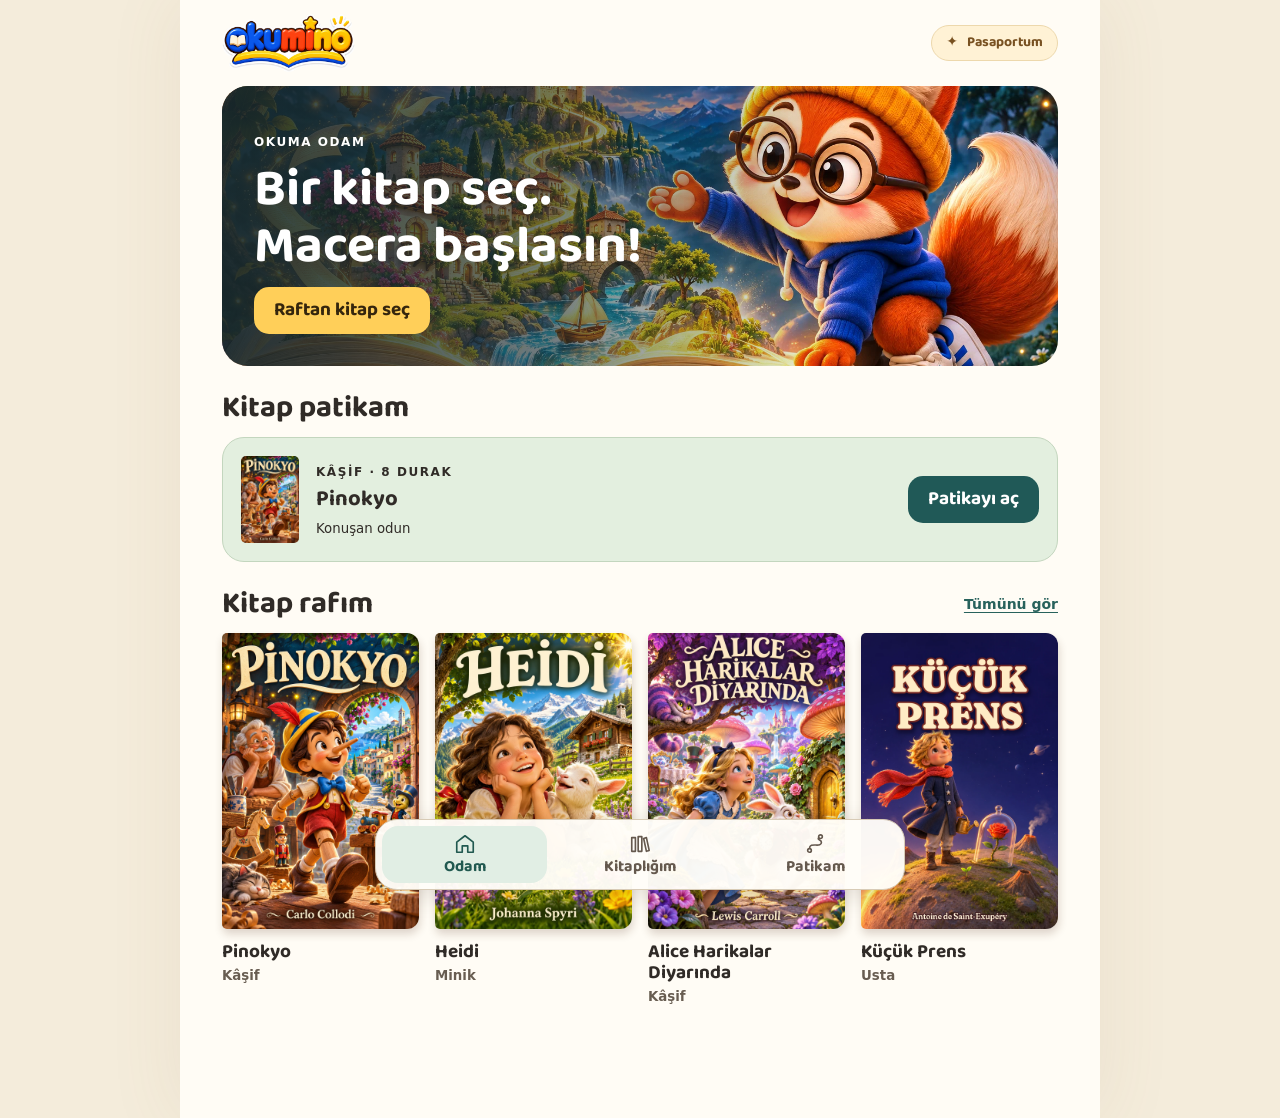
==== index.html @ 267054ff "Okumino mobil okuma odası ve ekran araştırması" ====
<!doctype html>
<html lang="tr"><head><meta charset="utf-8"><meta name="viewport" content="width=device-width, initial-scale=1, viewport-fit=cover"><meta name="theme-color" content="#fcf8ef"><title>Okumino · Okuma Odam</title><link rel="icon" href="assets/okumino_ikon.png"><link rel="stylesheet" href="style.css"><script defer src="app.js"></script></head>
<body><div class="shell"><header><a href="#oda" aria-label="Okumino ana sayfa"><img src="assets/okumino_logo.webp" alt="Okumino"></a><a class="passport" href="#pasaport">✦ &nbsp; Pasaportum</a></header><main id="screen" tabindex="-1"></main><nav aria-label="Ana menü"></nav></div></body></html>
---- style.css ----
@font-face{font-family:Baloo;src:url(assets/Baloo2.ttf)}*{box-sizing:border-box}body{margin:0;background:#f4ecdb;color:#302b27;font:16px/1.5 system-ui,sans-serif}.shell{max-width:920px;min-height:100dvh;margin:auto;background:#fffcf5;padding:0 clamp(16px,4vw,42px) 110px;box-shadow:0 0 70px #90714e18}header,nav,.row,.filters,.actions{display:flex;align-items:center;gap:10px}header,.row{justify-content:space-between}header{height:86px}header img{display:block;width:133px}.passport,.link,button,a{font:inherit;font-weight:700;color:inherit}.passport{padding:9px 14px;background:#fff2d5;border:1px solid #edd8ac;border-radius:24px;color:#785121;font-size:14px}a{text-decoration:none}button{cursor:pointer}h1,h2,h3,.cta,.passport,nav a{font-family:Baloo,system-ui;line-height:1.1}h1{font-size:clamp(34px,6vw,52px);margin:8px 0 12px}h2{font-size:30px;margin:0}h3{font-size:22px;margin:8px 0}p{margin:6px 0 16px}.hero{position:relative;isolation:isolate;overflow:hidden;border-radius:26px;background:#243339 url(assets/storybook.webp) center 44%/cover;color:white;min-height:280px;display:flex;align-items:end;padding:32px}.hero:before{content:'';position:absolute;inset:0;background:linear-gradient(90deg,#18292deb 0%,#18292d99 40%,transparent 75%);z-index:-1}.hero h1{max-width:9em}.hero small,.eyebrow{font-size:12px;letter-spacing:.13em;font-weight:800;text-transform:uppercase}.cta{display:inline-flex;align-items:center;justify-content:center;padding:13px 20px;background:#ffcf59;color:#35260d;border:0;border-radius:15px;font-size:19px;min-height:46px}.primary{background:#205957;color:white}.row{margin:26px 0 12px}.link{font-size:14px;color:#28625c;text-decoration:underline;text-underline-offset:3px}.shelf{display:grid;grid-template-columns:repeat(4,minmax(0,1fr));gap:16px}.book img{width:100%;aspect-ratio:2/3;object-fit:cover;border-radius:5px 12px 12px 5px;box-shadow:1px 5px 9px #54341d33}.book{min-width:0}.book b{display:block;font:700 19px/1.12 Baloo;margin-top:6px}.book small,.muted{color:#685d51}.pathcard{display:flex;align-items:center;gap:17px;background:#e3efdf;border:1px solid #c3d6be;border-radius:22px;padding:18px}.pathcard img{width:58px;border-radius:5px}.pathcard h3{margin:4px 0}.pathcard .cta{margin-left:auto}.filters{flex-wrap:wrap;margin:16px 0 22px}button,.chip,.back{border:1px solid #ded4c1;background:#fffdf8;border-radius:16px;padding:10px 15px}.active,.chip[aria-pressed=true]{background:#205957;color:white}.back{display:inline-block;font-size:14px;margin-bottom:15px}.detail{display:flex;gap:24px;align-items:center;background:#f4e9d5;padding:24px;border-radius:22px}.detail img{width:29%;max-width:164px;border-radius:7px}.detail h1{font-size:clamp(30px,5vw,44px)}.map{margin:20px 0;padding:18px;background:radial-gradient(ellipse at top right,#d8ecda,transparent 65%),#f6f1df;border-radius:22px}.stop{display:flex;position:relative;align-items:center;gap:15px;padding:15px;color:#345346}.stop+.stop:before{content:'';position:absolute;left:37px;height:35px;top:-16px;border-left:3px dashed #93a991}.num{z-index:1;display:grid;place-items:center;width:48px;height:48px;border:3px solid white;border-radius:50%;background:#337663;color:white;font:bold 22px Baloo}.locked .num{background:#837f73}.stop small,.stop b{display:block}.panel{max-width:620px;margin:16px auto;padding:22px;border:1px solid #e4d9c6;border-radius:22px;background:white}.scene{width:100%;max-height:280px;object-fit:cover;border-radius:14px}.panel p{font-size:18px}.options{display:grid;gap:9px}.options button{text-align:left}.status{font-weight:700;color:#24574c}.track{height:7px;background:#e5dece;border-radius:6px;overflow:hidden;margin:10px 0 18px}.track i{display:block;height:100%;background:#388170}nav{position:fixed;z-index:2;bottom:10px;left:50%;transform:translateX(-50%);width:min(calc(100% - 24px),530px);padding:6px;background:#fffdf8f7;border:1px solid #d8cbb6;border-radius:22px;box-shadow:0 5px 25px #44322026;justify-content:space-around}nav a{flex:1;text-align:center;font-size:16px;padding:7px 3px;border-radius:16px;color:#65594e}nav a[aria-current=page]{background:#e1eee4;color:#215950}nav svg{display:block;margin:0 auto 3px;width:22px;height:22px}.stamp{font:700 21px Baloo;color:#2d6856;border:2px dashed #67967b;border-radius:20px;padding:12px;margin:10px 0}.actions{flex-wrap:wrap}main:focus{outline:none}:focus-visible{outline:3px solid #245da4;outline-offset:3px}
@media(max-width:600px){header{height:68px}header img{width:108px}.hero{min-height:225px;padding:21px;background-position:60% center}.hero:before{background:linear-gradient(90deg,#18292dc9,transparent 85%),linear-gradient(0deg,#18292d85,transparent 60%)}.hero h1{max-width:6em}.shelf{gap:12px;grid-template-columns:repeat(2,minmax(0,1fr))}.preview{display:flex;overflow-x:auto;padding:0 1px 10px;scroll-snap-type:x proximity}.preview .book{flex:0 0 31%;scroll-snap-align:start}.book b{font-size:17px}.pathcard{padding:12px;gap:10px}.pathcard .cta{font-size:16px;padding:10px}.detail{padding:15px;gap:14px}.detail p{font-size:15px}.row{margin:20px 0 10px}h2{font-size:26px}nav{bottom:max(6px,env(safe-area-inset-bottom))}.panel{padding:16px}.eyebrow{font-size:11px}}
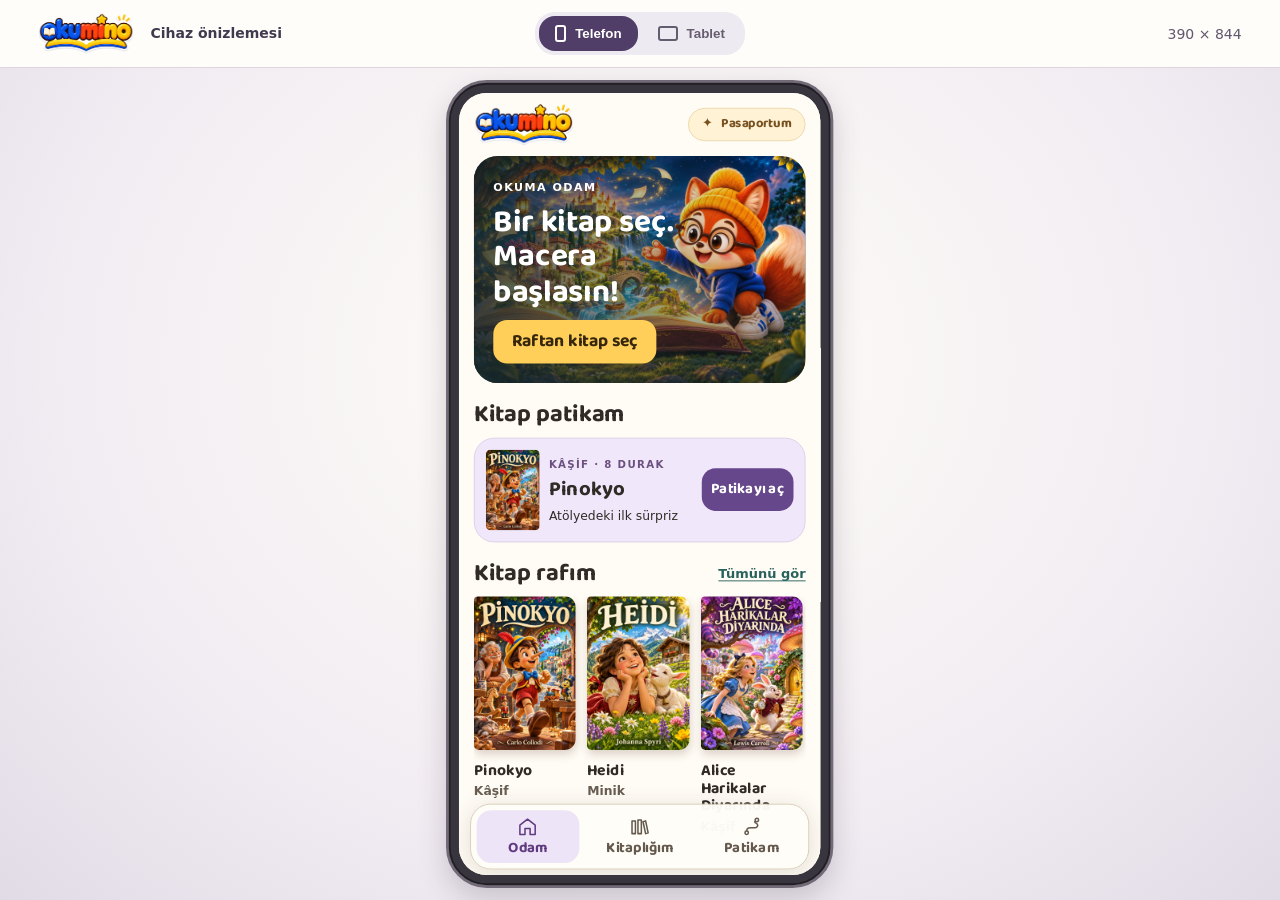
==== commit 5d43f043: "Telefon ve tablet önizlemesine altı etkinlikli Pinokyo atölyesini bağla" ====
--- a/index.html
+++ b/index.html
@@ -1,3 +1,5 @@
 <!doctype html>
-<html lang="tr"><head><meta charset="utf-8"><meta name="viewport" content="width=device-width, initial-scale=1, viewport-fit=cover"><meta name="theme-color" content="#fcf8ef"><title>Okumino · Okuma Odam</title><link rel="icon" href="assets/okumino_ikon.png"><link rel="stylesheet" href="style.css"><script defer src="app.js"></script></head>
-<body><div class="shell"><header><a href="#oda" aria-label="Okumino ana sayfa"><img src="assets/okumino_logo.webp" alt="Okumino"></a><a class="passport" href="#pasaport">✦ &nbsp; Pasaportum</a></header><main id="screen" tabindex="-1"></main><nav aria-label="Ana menü"></nav></div></body></html>
+<html lang="tr"><head><meta charset="utf-8"><meta name="viewport" content="width=device-width, initial-scale=1"><title>Okumino · Cihaz önizlemesi</title><link rel="icon" href="assets/okumino_ikon.png"><link rel="stylesheet" href="cihaz.css"><script defer src="cihaz.js"></script></head>
+<body><header><div class="brand"><img src="assets/okumino_logo.webp" alt="Okumino"><span>Cihaz önizlemesi</span></div>
+<div class="switch" role="group" aria-label="Önizleme cihazı"><button data-device="telefon" aria-pressed="true"><i></i>Telefon</button><button data-device="tablet" aria-pressed="false"><i></i>Tablet</button></div><output aria-live="polite">390 × 844</output></header>
+<main><div class="stage"><div class="device"><iframe title="Okumino uygulaması" allow="microphone; fullscreen" allowfullscreen></iframe></div></div></main></body></html>
--- a/cihaz.css
+++ b/cihaz.css
@@ -0,0 +1 @@
+*{box-sizing:border-box}html,body{margin:0;font-family:system-ui,sans-serif;color:#41394e}body{background:radial-gradient(ellipse at 50% 40%,#fffdf7 0,#f1ecf2 65%,#e1dbe6);min-height:100dvh}header{position:relative;z-index:1;display:grid;grid-template-columns:1fr auto 1fr;align-items:center;gap:16px;padding:12px clamp(12px,3vw,48px);background:#fffdfa;border-bottom:1px solid #ddd4dc}.brand{display:flex;align-items:center;gap:16px;font-size:14px;font-weight:650}.brand img{width:96px}.switch{display:flex;gap:4px;padding:4px;border-radius:20px;background:#eeeaf1}.switch button{display:flex;align-items:center;gap:9px;border:0;background:none;padding:9px 16px;border-radius:16px;font-weight:750;color:#665c70;cursor:pointer}.switch button[aria-pressed=true]{background:#503e69;color:white}.switch i{display:inline-block;width:11px;height:17px;border:2px solid currentColor;border-radius:3px}.switch button:last-child i{width:20px;height:15px}output{justify-self:end;font-size:14px;color:#62576b}main{display:grid;place-items:center;padding:12px 8px}.stage{position:relative}.device{position:absolute;left:0;top:0;transform-origin:top left;background:#39353e;border:3px solid #726b77;border-radius:44px;padding:11px;box-shadow:0 12px 30px #41374738,inset 0 0 0 2px #211f25}.device.tablet{border-radius:30px;padding:15px}iframe{display:block;background:#fffcf5;border:0;border-radius:30px}.tablet iframe{border-radius:14px}@media(max-width:700px){.brand span{display:none}.brand img{width:72px}header{gap:6px;padding:8px}.switch button{padding:8px 11px}output{font-size:11px}}@media(max-width:380px){output{display:none}header{grid-template-columns:1fr auto}}
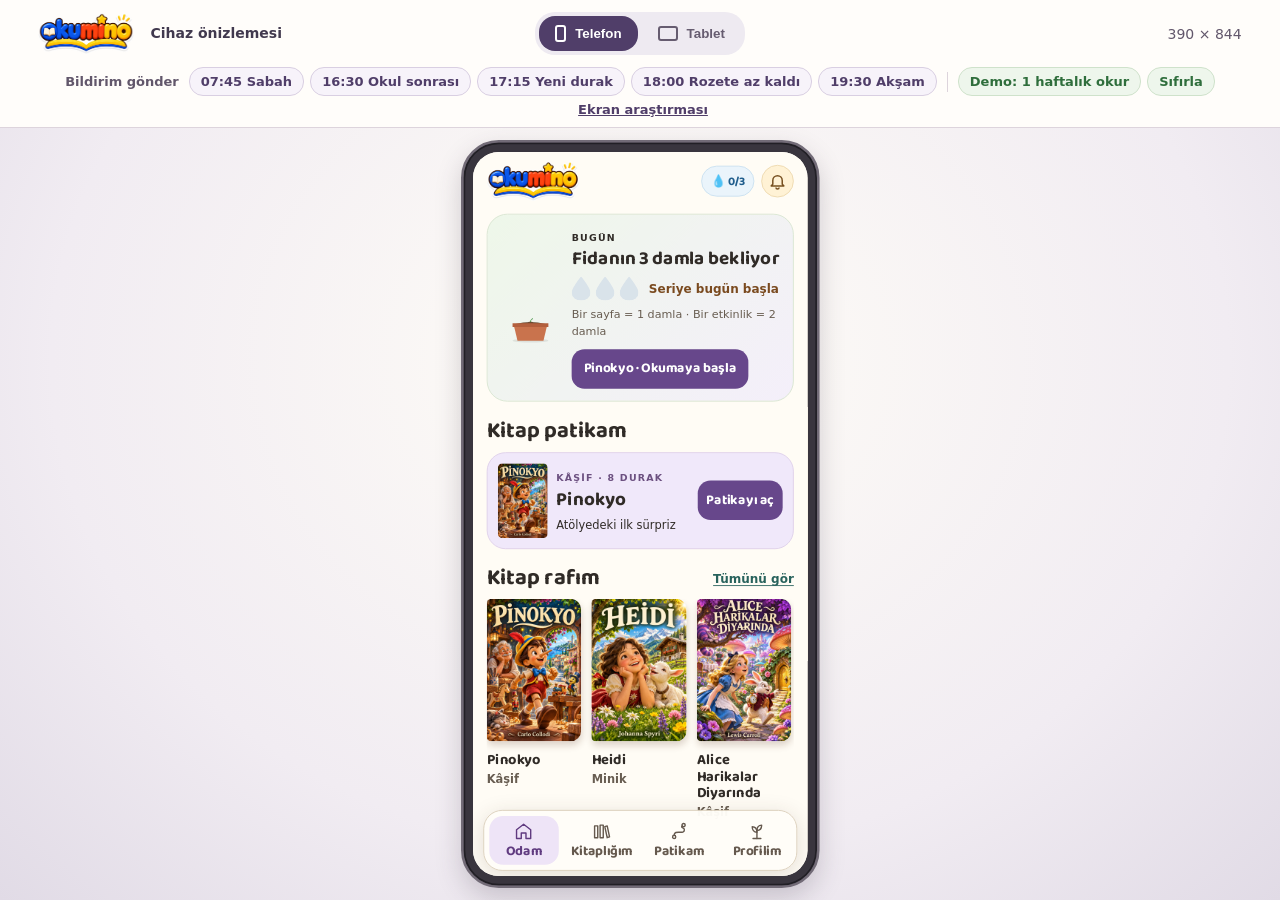
==== commit 6d2ea6a6: "Profil, okuma fidanı, rozetler ve günlük bildirim simülasyonu ekle Kitap tek başına okunabiliyor, et" ====
--- a/index.html
+++ b/index.html
@@ -1,5 +1,8 @@
 <!doctype html>
 <html lang="tr"><head><meta charset="utf-8"><meta name="viewport" content="width=device-width, initial-scale=1"><title>Okumino · Cihaz önizlemesi</title><link rel="icon" href="assets/okumino_ikon.png"><link rel="stylesheet" href="cihaz.css"><script defer src="cihaz.js"></script></head>
-<body><header><div class="brand"><img src="assets/okumino_logo.webp" alt="Okumino"><span>Cihaz önizlemesi</span></div>
-<div class="switch" role="group" aria-label="Önizleme cihazı"><button data-device="telefon" aria-pressed="true"><i></i>Telefon</button><button data-device="tablet" aria-pressed="false"><i></i>Tablet</button></div><output aria-live="polite">390 × 844</output></header>
+<body><header><div class="bar"><div class="brand"><img src="assets/okumino_logo.webp" alt="Okumino"><span>Cihaz önizlemesi</span></div>
+<div class="switch" role="group" aria-label="Önizleme cihazı"><button data-device="telefon" aria-pressed="true"><i></i>Telefon</button><button data-device="tablet" aria-pressed="false"><i></i>Tablet</button></div><output aria-live="polite">390 × 844</output></div>
+<div class="sim" role="group" aria-label="Günlük bildirim simülasyonu"><b>Bildirim gönder</b>
+<button data-notify="sabah">07:45 Sabah</button><button data-notify="okul">16:30 Okul sonrası</button><button data-notify="durak">17:15 Yeni durak</button><button data-notify="rozet">18:00 Rozete az kaldı</button><button data-notify="aksam">19:30 Akşam</button>
+<span class="sep"></span><button data-demo="seed" class="alt">Demo: 1 haftalık okur</button><button data-demo="reset" class="alt">Sıfırla</button><a href="arastirma.html">Ekran araştırması</a></div></header>
 <main><div class="stage"><div class="device"><iframe title="Okumino uygulaması" allow="microphone; fullscreen" allowfullscreen></iframe></div></div></main></body></html>
--- a/cihaz.css
+++ b/cihaz.css
@@ -1 +1 @@
-*{box-sizing:border-box}html,body{margin:0;font-family:system-ui,sans-serif;color:#41394e}body{background:radial-gradient(ellipse at 50% 40%,#fffdf7 0,#f1ecf2 65%,#e1dbe6);min-height:100dvh}header{position:relative;z-index:1;display:grid;grid-template-columns:1fr auto 1fr;align-items:center;gap:16px;padding:12px clamp(12px,3vw,48px);background:#fffdfa;border-bottom:1px solid #ddd4dc}.brand{display:flex;align-items:center;gap:16px;font-size:14px;font-weight:650}.brand img{width:96px}.switch{display:flex;gap:4px;padding:4px;border-radius:20px;background:#eeeaf1}.switch button{display:flex;align-items:center;gap:9px;border:0;background:none;padding:9px 16px;border-radius:16px;font-weight:750;color:#665c70;cursor:pointer}.switch button[aria-pressed=true]{background:#503e69;color:white}.switch i{display:inline-block;width:11px;height:17px;border:2px solid currentColor;border-radius:3px}.switch button:last-child i{width:20px;height:15px}output{justify-self:end;font-size:14px;color:#62576b}main{display:grid;place-items:center;padding:12px 8px}.stage{position:relative}.device{position:absolute;left:0;top:0;transform-origin:top left;background:#39353e;border:3px solid #726b77;border-radius:44px;padding:11px;box-shadow:0 12px 30px #41374738,inset 0 0 0 2px #211f25}.device.tablet{border-radius:30px;padding:15px}iframe{display:block;background:#fffcf5;border:0;border-radius:30px}.tablet iframe{border-radius:14px}@media(max-width:700px){.brand span{display:none}.brand img{width:72px}header{gap:6px;padding:8px}.switch button{padding:8px 11px}output{font-size:11px}}@media(max-width:380px){output{display:none}header{grid-template-columns:1fr auto}}
+*{box-sizing:border-box}html,body{margin:0;font-family:system-ui,sans-serif;color:#41394e}body{background:radial-gradient(ellipse at 50% 40%,#fffdf7 0,#f1ecf2 65%,#e1dbe6);min-height:100dvh}header{position:relative;z-index:1;background:#fffdfa;border-bottom:1px solid #ddd4dc}.bar{display:grid;grid-template-columns:1fr auto 1fr;align-items:center;gap:16px;padding:12px clamp(12px,3vw,48px)}.sim{display:flex;flex-wrap:wrap;align-items:center;justify-content:center;gap:6px;padding:0 12px 10px;font-size:13px}.sim b{color:#62576b;margin-right:4px}.sim button{border:1px solid #d9cfe2;background:#f7f3fa;border-radius:14px;padding:6px 11px;font:inherit;font-weight:700;color:#503e69;cursor:pointer}.sim button:hover{background:#ece4f3}.sim .alt{background:#eef6ec;border-color:#cfe2cb;color:#2f6e3c}.sim .sep{width:1px;height:20px;background:#ddd4dc;margin:0 4px}.sim a{color:#503e69;font-weight:700;margin-left:6px}.brand{display:flex;align-items:center;gap:16px;font-size:14px;font-weight:650}.brand img{width:96px}.switch{display:flex;gap:4px;padding:4px;border-radius:20px;background:#eeeaf1}.switch button{display:flex;align-items:center;gap:9px;border:0;background:none;padding:9px 16px;border-radius:16px;font-weight:750;color:#665c70;cursor:pointer}.switch button[aria-pressed=true]{background:#503e69;color:white}.switch i{display:inline-block;width:11px;height:17px;border:2px solid currentColor;border-radius:3px}.switch button:last-child i{width:20px;height:15px}output{justify-self:end;font-size:14px;color:#62576b}main{display:grid;place-items:center;padding:12px 8px}.stage{position:relative}.device{position:absolute;left:0;top:0;transform-origin:top left;background:#39353e;border:3px solid #726b77;border-radius:44px;padding:11px;box-shadow:0 12px 30px #41374738,inset 0 0 0 2px #211f25}.device.tablet{border-radius:30px;padding:15px}iframe{display:block;background:#fffcf5;border:0;border-radius:30px}.tablet iframe{border-radius:14px}@media(max-width:700px){.bar{gap:6px;padding:8px}.sim{font-size:12px}.sim b,.sim .sep{display:none}.brand span{display:none}.brand img{width:72px}.switch button{padding:8px 11px}output{font-size:11px}}@media(max-width:380px){output{display:none}.bar{grid-template-columns:1fr auto}}
